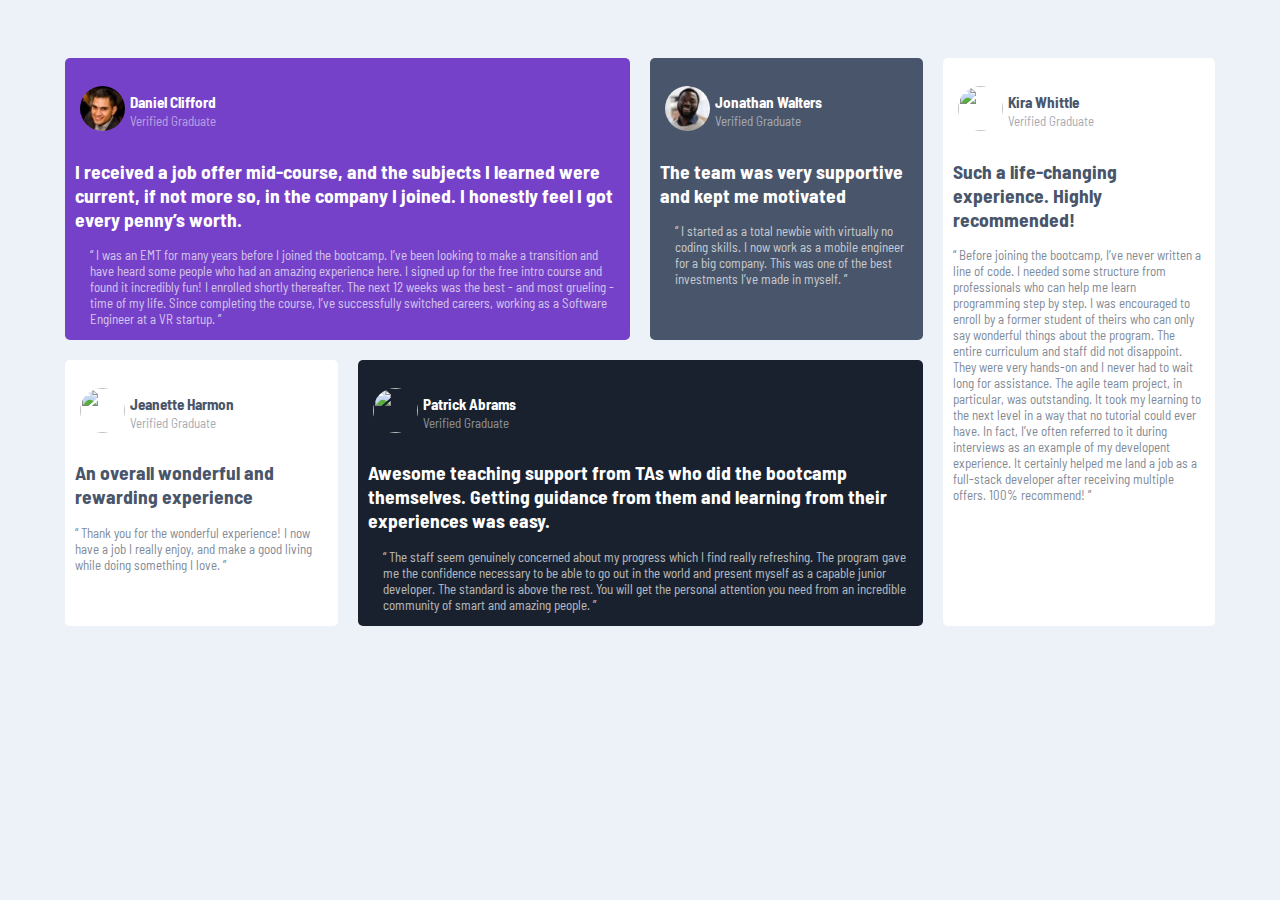
==== testimonials-grid-section-main/work.html @ 137efd1b "first commit" ====
<!DOCTYPE html>
<html lang="en">
<head>
    <meta charset="UTF-8">
    <meta name="viewport" content="width=device-width, initial-scale=1.0">
    <link rel="stylesheet" href="index.css">
    <title>Challenge Page</title>
</head>
<body >
 <section class="container">
   
        <div class="card-1">
            <div class="card_header">
           <div class="card_header--image">
            <img src="./images/image-daniel.jpg" alt="Men" >
             </div>
             <div class="card_header--info">
             <h3> Daniel Clifford</h3>
             <p >Verified Graduate</p>
            </div>
        </div>
            <h2 class="card-element1">I received a job offer mid-course, and the subjects I learned were current, if not more so, 
                in the company I joined. I honestly feel I got every penny’s worth.</h2>
                <p class="card-text2">“ I was an EMT for many years before I joined the bootcamp. I’ve been looking to make a 
                    transition and have heard some people who had an amazing experience here. I signed up 
                    for the free intro course and found it incredibly fun! I enrolled shortly thereafter. 
                    The next 12 weeks was the best - and most grueling - time of my life. Since completing 
                    the course, I’ve successfully switched careers, working as a Software Engineer at a VR startup. ”</p>
        </div>
    
        <div class="card-2">
            <div class="card_header">
                <div class="card_header--image"> 
            <img  img src="./images/image-jonathan.jpg">
        </div> 
            <div class="card_header--info">
            <h3> Jonathan Walters</h3>
            <p >Verified Graduate</p>
        </div>
        </div>
            <h2 class="card-element1">The team was very supportive and kept me motivated</h2>
                <p class="card-text2">“ I started as a total newbie with virtually no coding skills. I now work as a mobile engineer 
                    for a big company. This was one of the best investments I’ve made in myself. ”</p>
        </div>

        <div class="card-3">
            <div class="card_header">
                <div class="card_header--image">
            <img  img src="C:\Users\tobon\Documents\CssGrid para entregar\testimonials-grid-section-main\images\image-jeanette.jpg">
        </div>
        <div class="card_header--info2"> 
            <h3> Jeanette Harmon</h3>
            <p>Verified Graduate</p>
        </div>
    </div>
            <h2 class="card-element-1">An overall wonderful and rewarding experience</h2>
                <p class="card-text-3"> “ Thank you for the wonderful experience! I now have a job I really enjoy, and make a good living 
                    while doing something I love. ”
                  </p>
        </div>
    
        <div class="card-4">
            <div class="card_header">
                <div class="card_header--image">
            <img img src="C:\Users\tobon\Documents\CssGrid para entregar\testimonials-grid-section-main\images\image-patrick.jpg">
        </div>
        <div class="card_header--info">
        <h3>Patrick Abrams</h3>
            <p>Verified Graduate</p>
        </div>
            </div>
            <h2 class="card-element1">Awesome teaching support from TAs who did the bootcamp themselves. Getting guidance from them and 
                learning from their experiences was easy.</h2>
                <p class="card-text2">“ The staff seem genuinely concerned about my progress which I find really refreshing. The program 
                    gave me the confidence necessary to be able to go out in the world and present myself as a capable 
                    junior developer. The standard is above the rest. You will get the personal attention you need from 
                    an incredible community of smart and amazing people. ”
                  </p>
        </div>
    
        <div class="card-5">
            <div class="card_header">
                <div class="card_header--image">
            <img class= img src="C:\Users\tobon\Documents\CssGrid para entregar\testimonials-grid-section-main\images\image-kira.jpg">
        </div>
        <div class="card_header--info2">
        <h3>Kira Whittle</h3>
            <p>Verified Graduate</p>
        </div>
            </div>
            <h2 class="card-element-1">Such a life-changing experience. Highly recommended!</h2>
                <p class="card-text-3"> “ Before joining the bootcamp, I’ve never written a line of code. I needed some structure from 
                    professionals who can help me learn programming step by step. I was encouraged to enroll by a former 
                    student of theirs who can only say wonderful things about the program. The entire curriculum and staff 
                    did not disappoint. They were very hands-on and I never had to wait long for assistance. The agile team 
                    project, in particular, was outstanding. It took my learning to the next level in a way that no tutorial 
                    could ever have. In fact, I’ve often referred to it during interviews as an example of my developent 
                    experience. It certainly helped me land a job as a full-stack developer after receiving multiple offers. 
                    100% recommend! ”
                  </p>
        </div>
   
   </section>
</body>
</html>
---- testimonials-grid-section-main/index.css ----
@import url('https://fonts.googleapis.com/css2?family=Barlow+Semi+Condensed&display=swap');

body{
  background-color:hsl(210, 46%, 95%) ;
  display: flex;
  flex-direction: column;
  align-items: center;
  font-family: 'Barlow Semi Condensed';
  font-weight: 500 600;
  font-size: 13px;
  padding: 50px;
 }
 

 .container{
  display: grid;
  max-width: 1150px;
  grid-template-columns: repeat(4, 1fr);
  grid-template-rows: repeat(2, min-content);
  background-color:hsl(210, 46%, 95%) ;
  gap: 20px;
 }

 .card_header{
  display: flex;
  align-items: center;
  margin-left: 15px;
  margin-top: 20px;
}
.card_header--image > img{
  width: 45px;
  height: 45px;
  overflow: hidden;  
  border-radius: 50%;

}
.card_header--info{
  margin-left: 5px;
}

.card_header--info > h3{
  color:hsl(0, 0%, 100%);
}

.card_header--info > p{
  color: hsl(0, 0%, 100%);
  opacity: 50%;
  margin-top: -13px; 
}
.card_header--info2{
  color:hsl(217, 19%, 35%);
}

.card_header--info2 > p{
  color: hsl(217, 19%, 35%);
  opacity: 50%;
 margin-top: -13px;
}
.card_header--info2{
  margin-left: 5px;
}
.card-element1{
  color: hsl(0, 0%, 100%);
  font-weight: bold;
  
  align-items: center;
  padding-left: 10px;
  padding-right: 10px
}

.card-text2{
  color: hsl(0, 0%, 100%);
  opacity: 70%;
  
  align-items: center;
  padding-left: 25px;
  padding-right: 10px
}

.card-element-1{
  color: hsl(217, 19%, 35%);
  font-weight: bold;
  
  align-items: center;
  padding-left: 10px;
  padding-right: 10px;
}
.card-text-3{
  color: hsl(217, 19%, 35%);
  opacity: 70%;
  align-items: center;
  padding-left: 10px;
  padding-right: 10px;
}
.card-1{
   grid-column: 1/3;
  grid-row: 1/1;   
   background-color: hsl(263, 55%, 52%);
   border-radius: 5px;
 }
 
  .card-2{
  grid-column: 3/4;
   grid-row: 1;   
   background-color:hsl(217, 19%, 35%) ; 
   border-radius: 5px;
 }
 .card-3{
   grid-column: 1/2;
   grid-row: 2/3; 
   background-color:hsl(0, 0%, 100%) ;
   border-radius: 5px;
 }
 
 .card-4{
   grid-column: 2/4;
   grid-row: 2/3;  
   background-color:hsl(219, 29%, 14%) ;
   border-radius: 5px;
 
 }
 
 .card-5{
   grid-column: 4/5;
   grid-row: -1/1;  
   background-color:hsl(0, 0%, 100%) ;
   border-radius: 5px;
 
 }

@media screen and (max-width:768px) {
  .container{
    grid-template-columns: repeat(2,1fr);

  }
  } 


@media screen and ( max-width: 1024px){
.container{
  grid-template-columns: repeat(4, minmax(0,1f));
  grid-template-rows: repeat(5);  
 /* width: 95%;
  grid-gap: 15px ;   */
  
}

.card-1{
  grid-column: 1/4;  
  grid-row: 1/1;
}
.card-2{
  grid-column: 1/4;  
  grid-row: 2;
}

.card-3{
  grid-column: 1/4;
  grid-row: 3;
  
 }

 .card-4{
  grid-column: 1/4;
  grid-row: 4;
 }


 .card-5{
  grid-column: 1/4;
  grid-row: 5/5;

}

}
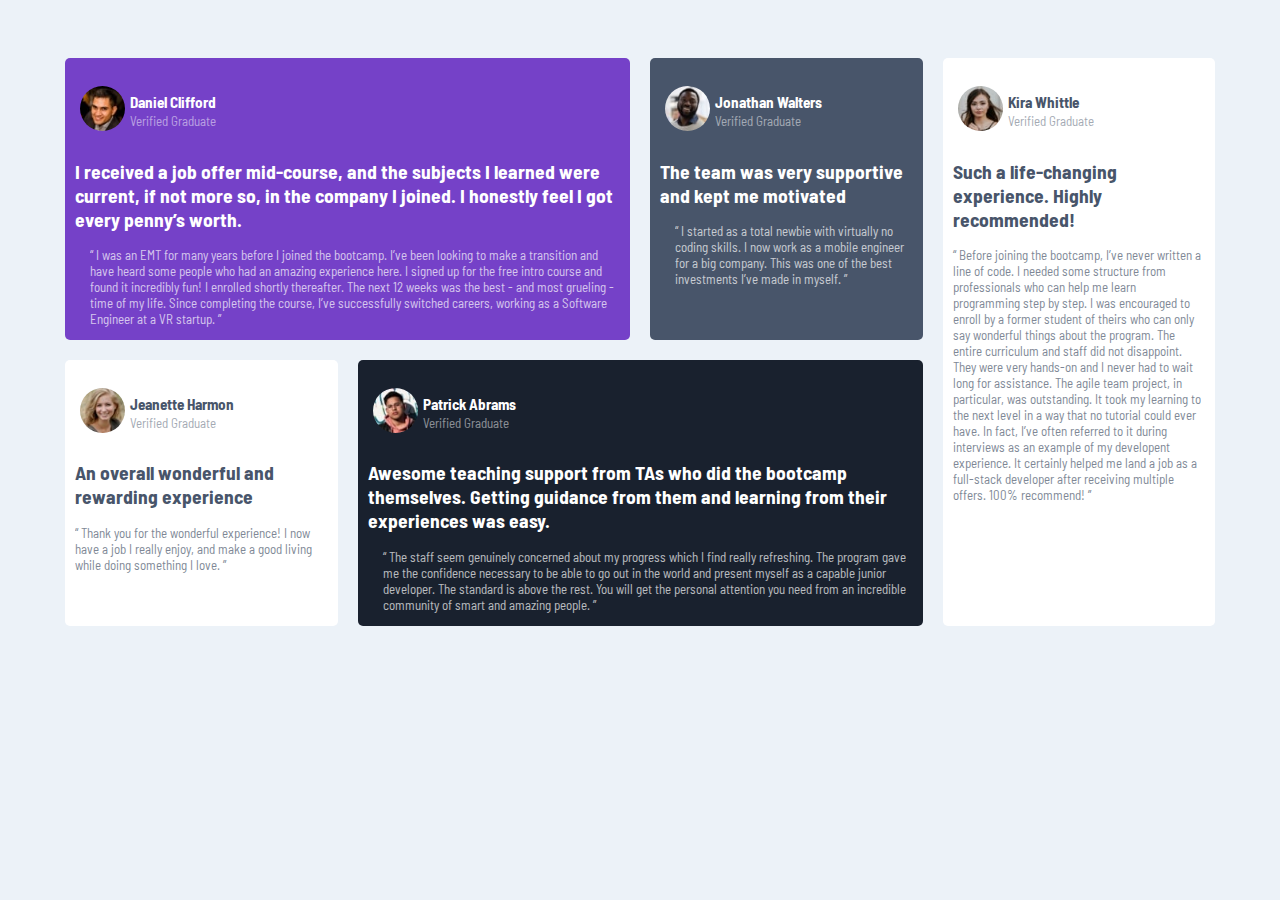
==== commit cc58de40: "Cambio de link de fotos" ====
--- a/testimonials-grid-section-main/work.html
+++ b/testimonials-grid-section-main/work.html
@@ -8,7 +8,7 @@
 </head>
 <body >
  <section class="container">
-   
+
         <div class="card-1">
             <div class="card_header">
            <div class="card_header--image">
@@ -27,7 +27,7 @@
                     The next 12 weeks was the best - and most grueling - time of my life. Since completing 
                     the course, I’ve successfully switched careers, working as a Software Engineer at a VR startup. ”</p>
         </div>
-    
+
         <div class="card-2">
             <div class="card_header">
                 <div class="card_header--image"> 
@@ -42,11 +42,10 @@
                 <p class="card-text2">“ I started as a total newbie with virtually no coding skills. I now work as a mobile engineer 
                     for a big company. This was one of the best investments I’ve made in myself. ”</p>
         </div>
-
         <div class="card-3">
             <div class="card_header">
                 <div class="card_header--image">
-            <img  img src="C:\Users\tobon\Documents\CssGrid para entregar\testimonials-grid-section-main\images\image-jeanette.jpg">
+            <img  img src="./images/image-jeanette.jpg">
         </div>
         <div class="card_header--info2"> 
             <h3> Jeanette Harmon</h3>
@@ -58,11 +57,11 @@
                     while doing something I love. ”
                   </p>
         </div>
-    
+
         <div class="card-4">
             <div class="card_header">
                 <div class="card_header--image">
-            <img img src="C:\Users\tobon\Documents\CssGrid para entregar\testimonials-grid-section-main\images\image-patrick.jpg">
+            <img img src="./images/image-patrick.jpg">
         </div>
         <div class="card_header--info">
         <h3>Patrick Abrams</h3>
@@ -81,7 +80,7 @@
         <div class="card-5">
             <div class="card_header">
                 <div class="card_header--image">
-            <img class= img src="C:\Users\tobon\Documents\CssGrid para entregar\testimonials-grid-section-main\images\image-kira.jpg">
+            <img class= img src="./images/image-kira.jpg">
         </div>
         <div class="card_header--info2">
         <h3>Kira Whittle</h3>
